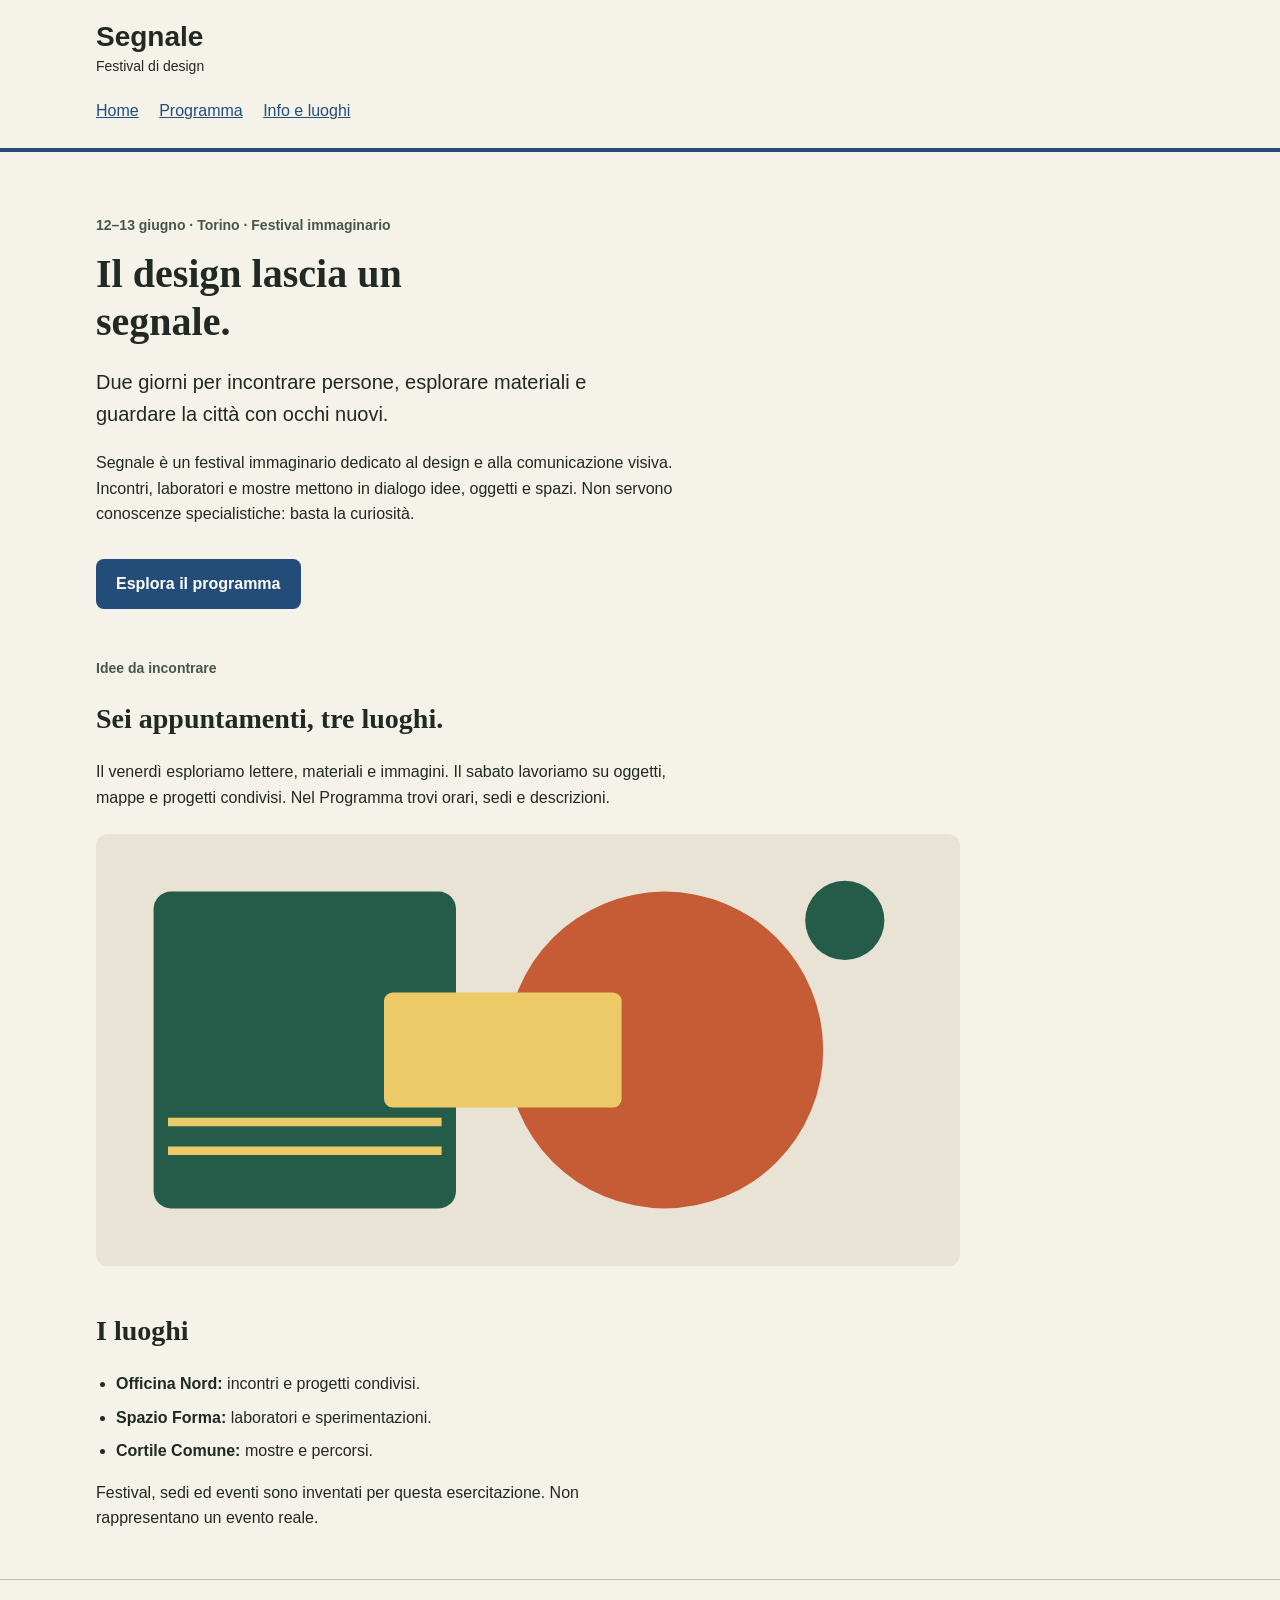
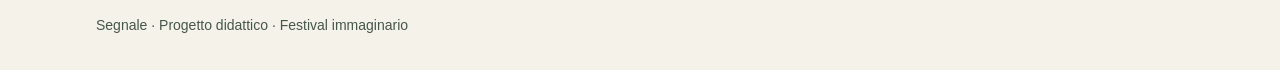
==== index.html @ f61fdfd6 "Primo commit" ====
<!doctype html>
<html lang="it">
<head>
  <meta charset="utf-8">
  <meta name="viewport" content="width=device-width, initial-scale=1">
  <title>Segnale — Festival di design</title>
  <link rel="stylesheet" href="style.css">
</head>
<body>
  <a class="skip-link" href="#contenuto">Vai al contenuto</a>
  <header class="site-header">
    <div class="container">
      <a class="brand" href="index.html">Segnale<span>Festival di design</span></a>
      <nav aria-label="Navigazione principale">
  <a href="index.html">Home</a>
  <a href="programma.html">Programma</a>
  <a href="info.html">Info e luoghi</a>
</nav>
    </div>
  </header>

  <main id="contenuto" class="container">
    <section class="intro">
      <p class="eyebrow">12–13 giugno · Torino · Festival immaginario</p>
      <h1 id="titolo-home">Il design lascia un segnale.</h1>
      <p class="lead">Due giorni per incontrare persone, esplorare materiali e guardare la città con occhi nuovi.</p>
      <p class="reading-text">Segnale è un festival immaginario dedicato al design e alla comunicazione visiva. Incontri, laboratori e mostre mettono in dialogo idee, oggetti e spazi. Non servono conoscenze specialistiche: basta la curiosità.</p>
      <a class="button-link" href="programma.html">Esplora il programma</a>
    </section>

    <section class="content-section">
      <p class="eyebrow">Idee da incontrare</p>
      <h2 id="titolo-festival">Sei appuntamenti, tre luoghi.</h2>
      <p class="reading-text">Il venerdì esploriamo lettere, materiali e immagini. Il sabato lavoriamo su oggetti, mappe e progetti condivisi. Nel Programma trovi orari, sedi e descrizioni.</p>
      <img class="festival-image" src="assets/festival.svg" alt="Composizione geometrica di cerchi e rettangoli nei colori del festival" width="1200" height="600">
    </section>

    <section class="content-section">
      <h2 id="titolo-luoghi">I luoghi</h2>
      <ul class="venues">
        <li><strong>Officina Nord:</strong> incontri e progetti condivisi.</li>
        <li><strong>Spazio Forma:</strong> laboratori e sperimentazioni.</li>
        <li><strong>Cortile Comune:</strong> mostre e percorsi.</li>
      </ul>
      <p class="reading-text">Festival, sedi ed eventi sono inventati per questa esercitazione. Non rappresentano un evento reale.</p>
    </section>
  </main>

  <footer class="site-footer"><div class="container"><p>Segnale · Progetto didattico · Festival immaginario</p></div></footer>
</body>
</html>
---- style.css ----
/* Segnale: esempio completo della consegna su Home e Programma. */

/* Valori condivisi: le regole interessate li richiamano con var(). */
:root {
  --colore-primario: #234c78;
  --colore-primario-scuro: #163454;
  --colore-sfondo: #f5f2e9;
  --colore-testo: #202923;
  --font-testo: Arial, Helvetica, sans-serif;
  --font-titoli: Georgia, "Times New Roman", serif;
}

* {
  box-sizing: border-box;
}

body {
  margin: 0;
  background: var(--colore-sfondo);
  color: var(--colore-testo);
  font-family: var(--font-testo);
  font-size: 1rem;
  line-height: 1.6;
}

a {
  color: var(--colore-primario);
}

a:hover {
  text-decoration: underline;
}

a:focus {
  outline: 3px solid var(--colore-testo);
}

.container {
  width: 92%;
  max-width: 68rem;
  margin: 0 auto;
}

.site-header {
  padding: 1.25rem 0;
  border-bottom: 4px solid var(--colore-primario);
}

.brand {
  display: inline-block;
  color: var(--colore-testo);
  font-size: 1.75rem;
  font-weight: bold;
  line-height: 1.2;
  text-decoration: none;
}

.brand span {
  display: block;
  margin-top: 0.25rem;
  font-size: 0.875rem;
  font-weight: normal;
}

nav {
  margin-top: 1rem;
}

nav a {
  display: inline-block;
  margin-right: 1rem;
  padding: 0.25rem 0;
}


.intro {
  padding: 3rem 0 1rem;
}

.eyebrow,
.event-meta {
  color: #46564b;
  font-size: 0.875rem;
  font-weight: bold;
}

h1,
h2,
h3 {
  font-family: var(--font-titoli);
  line-height: 1.2;
}

h1 {
  max-width: 18ch;
  margin: 0.75rem 0 1.25rem;
  font-size: 2.5rem;
}

h2 {
  font-size: 1.75rem;
}

h3 {
  margin: 0.5rem 0 0.75rem;
  font-size: 1.375rem;
}

.lead {
  max-width: 48ch;
  font-size: 1.25rem;
}

.reading-text {
  max-width: 65ch;
}

.button-link {
  display: inline-block;
  margin-top: 1rem;
  padding: 0.75rem 1.25rem;
  border-radius: 0.5rem;
  background: var(--colore-primario);
  color: #ffffff;
  font-weight: bold;
  text-decoration: none;
}

.button-link:hover {
  background: var(--colore-primario-scuro);
}

.content-section {
  margin: 2rem 0 3rem;
}

.festival-image {
  display: block;
  width: 100%;
  max-width: 54rem;
  height: auto;
  margin-top: 1.5rem;
  border-radius: 0.75rem;
}

.venues {
  padding-left: 1.25rem;
}

.venues li {
  margin-bottom: 0.5rem;
}

/* Disposizione di base: una colonna. */
.event-grid {
  display: grid;
  grid-template-columns: 1fr;
  gap: 2rem;
}

.event-card {
  overflow: hidden;
  border: 1px solid #b7c0b7;
  border-radius: 0.75rem;
  background: #ffffff;
}

.event-card img {
  display: block;
  width: 100%;
  height: auto;
}

.event-body {
  padding: 1.5rem;
}

.event-place {
  margin-bottom: 0;
  color: #46564b;
  font-size: 0.875rem;
}

.site-footer {
  padding: 1.25rem 0;
  border-top: 1px solid #b7c0b7;
  color: #46564b;
  font-size: 0.875rem;
}

.skip-link {
  position: absolute;
  top: -6rem;
  left: 1rem;
  padding: 0.75rem 1rem;
  background: #ffffff;
  color: var(--colore-testo);
}

.skip-link:focus {
  top: 1rem;
}

/* Da 600 px: due colonne. */
@media (min-width: 600px) {
  .event-grid {
    grid-template-columns: repeat(2, 1fr);
  }
}

/* Da 1024 px: tre colonne. Questa regola segue quella da 600 px. */
@media (min-width: 1024px) {
  .event-grid {
    grid-template-columns: repeat(3, 1fr);
  }
}

/* Stili per la pagina Info e luoghi */
#galleria-sedi {
  width: 100%;
  max-width: 54rem;
  margin-inline: auto;
}

#galleria-sedi .swiper-slide {
  margin: 0;
}

#galleria-sedi img {
  display: block;
  width: 100%;
  max-height: 32rem;
  object-fit: contain;
  background: #ffffff;
}

#galleria-sedi figcaption {
  padding: 1rem 0;
  line-height: 1.6;
}

.galleria-comandi {
  display: flex;
  flex-wrap: wrap;
  justify-content: center;
  gap: 1rem;
  margin: 1rem 0 2rem;
}

.galleria-comandi button {
  min-height: 44px;
  padding: 0.75rem 1rem;
  border: 2px solid var(--colore-primario-scuro);
  border-radius: 0.5rem;
  color: #ffffff;
  background: var(--colore-primario-scuro);
  font: inherit;
  cursor: pointer;
}

.galleria-comandi button:hover {
  background: var(--colore-primario);
}

.galleria-comandi button:focus-visible,
a:focus-visible {
  outline: 3px solid var(--colore-testo);
  outline-offset: 3px;
}

.mappa-contenitore {
  width: 100%;
}

.mappa-contenitore iframe {
  display: block;
  width: 100%;
  height: 450px;
  border: 0;
}

.indirizzi-sedi {
  padding-left: 1.25rem;
}

.indirizzi-sedi li {
  margin-bottom: 1rem;
}

@media (max-width: 599px) {
  .mappa-contenitore iframe {
    height: 350px;
  }
}
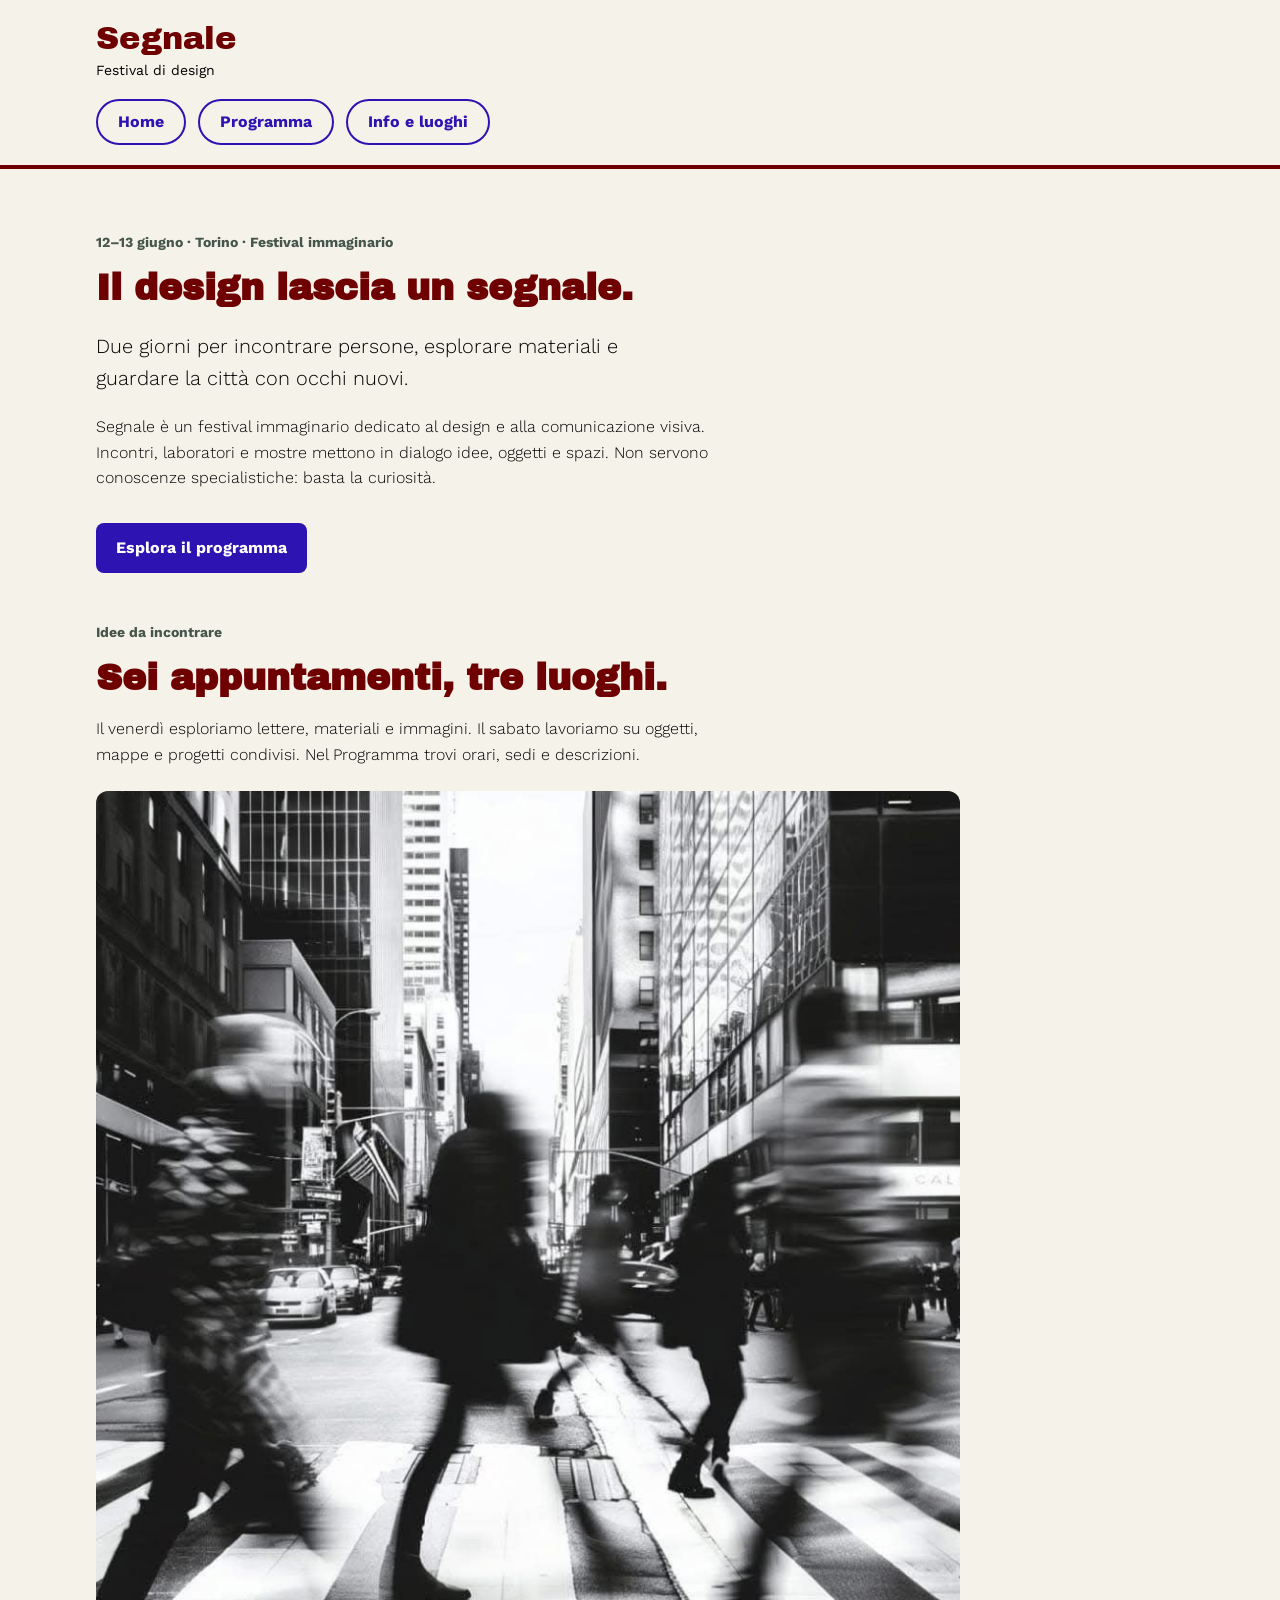
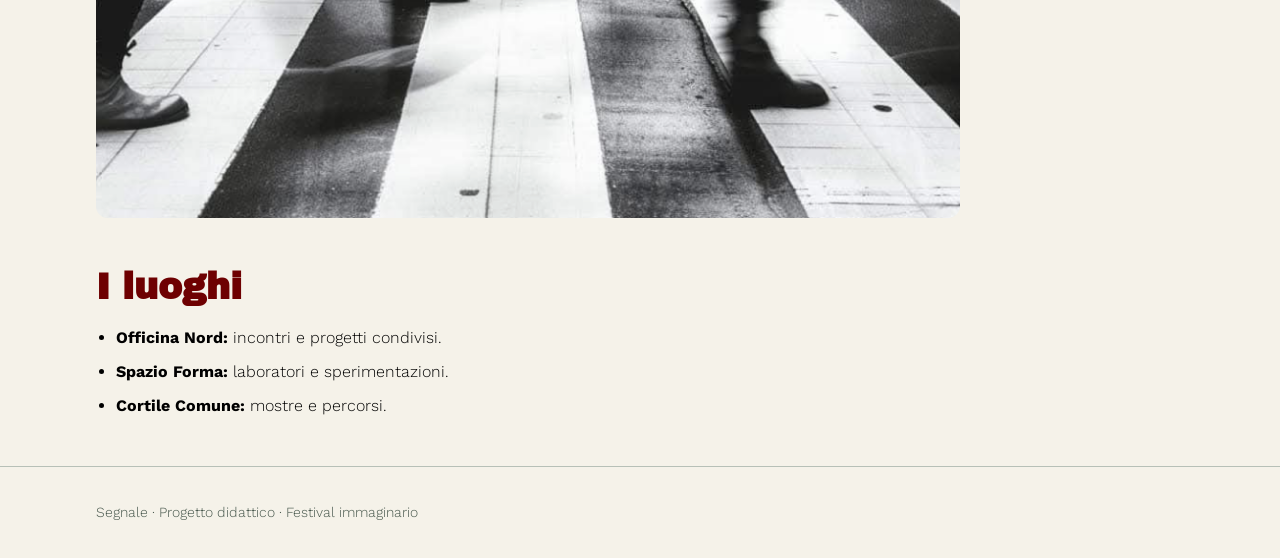
==== commit 1d058a63: "modifiche consegna 4" ====
--- a/index.html
+++ b/index.html
@@ -32,7 +32,7 @@
       <p class="eyebrow">Idee da incontrare</p>
       <h2 id="titolo-festival">Sei appuntamenti, tre luoghi.</h2>
       <p class="reading-text">Il venerdì esploriamo lettere, materiali e immagini. Il sabato lavoriamo su oggetti, mappe e progetti condivisi. Nel Programma trovi orari, sedi e descrizioni.</p>
-      <img class="festival-image" src="assets/festival.svg" alt="Composizione geometrica di cerchi e rettangoli nei colori del festival" width="1200" height="600">
+      <img class="festival-image" src="assets/nuova-immagine1.png" alt="Composizione geometrica di cerchi e rettangoli nei colori del festival" width="1200" height="600">
     </section>
 
     <section class="content-section">
@@ -42,7 +42,7 @@
         <li><strong>Spazio Forma:</strong> laboratori e sperimentazioni.</li>
         <li><strong>Cortile Comune:</strong> mostre e percorsi.</li>
       </ul>
-      <p class="reading-text">Festival, sedi ed eventi sono inventati per questa esercitazione. Non rappresentano un evento reale.</p>
+      <p class="reading-text"></p>
     </section>
   </main>
 
--- a/style.css
+++ b/style.css
@@ -1,13 +1,15 @@
-/* Segnale: esempio completo della consegna su Home e Programma. */
-
-/* Valori condivisi: le regole interessate li richiamano con var(). */
+/* Segnale: foglio di stile completo e aggiornato */
+
+@import url('https://fonts.googleapis.com/css2?family=Archivo+Black&family=Work+Sans:wght@300;400;700&display=swap');
+
 :root {
-  --colore-primario: #234c78;
-  --colore-primario-scuro: #163454;
+  --colore-bottoni: #2D13B2;
+  --colore-bottoni-scuro: #1c0a72;
+  --colore-titoli: #6E0001;
   --colore-sfondo: #f5f2e9;
-  --colore-testo: #202923;
-  --font-testo: Arial, Helvetica, sans-serif;
-  --font-titoli: Georgia, "Times New Roman", serif;
+  --colore-testo: #000000;
+  --font-testo: 'Work Sans', sans-serif;
+  --font-titoli: 'Archivo Black', sans-serif;
 }
 
 * {
@@ -19,12 +21,13 @@
   background: var(--colore-sfondo);
   color: var(--colore-testo);
   font-family: var(--font-testo);
+  font-weight: 300;
   font-size: 1rem;
   line-height: 1.6;
 }
 
 a {
-  color: var(--colore-primario);
+  color: var(--colore-bottoni);
 }
 
 a:hover {
@@ -43,14 +46,14 @@
 
 .site-header {
   padding: 1.25rem 0;
-  border-bottom: 4px solid var(--colore-primario);
+  border-bottom: 4px solid #6E0001;
 }
 
 .brand {
   display: inline-block;
-  color: var(--colore-testo);
-  font-size: 1.75rem;
-  font-weight: bold;
+  color: var(--colore-titoli);
+  font-family: var(--font-titoli);
+  font-size: 2rem;
   line-height: 1.2;
   text-decoration: none;
 }
@@ -60,18 +63,35 @@
   margin-top: 0.25rem;
   font-size: 0.875rem;
   font-weight: normal;
-}
-
+  font-family: var(--font-testo);
+  color: var(--colore-testo);
+}
+
+/* Navigazione con riquadri arrotondati, bordo blu e sfondo coordinato */
 nav {
   margin-top: 1rem;
+  display: flex;
+  flex-wrap: wrap;
+  gap: 0.75rem;
 }
 
 nav a {
   display: inline-block;
-  margin-right: 1rem;
-  padding: 0.25rem 0;
-}
-
+  padding: 0.5rem 1.25rem;
+  border: 2px solid var(--colore-bottoni);
+  border-radius: 2rem; /* Riquadro arrotondato a pillola */
+  background: var(--colore-sfondo); /* Sfondo uguale a quello del sito */
+  color: var(--colore-bottoni); /* Testo dello stesso colore blu del bordo */
+  font-weight: 700;
+  text-decoration: none;
+  transition: background 0.2s ease, color 0.2s ease;
+}
+
+nav a:hover {
+  background: var(--colore-bottoni);
+  color: #ffffff; /* Inverte i colori leggermente al passaggio del mouse per un bell'effetto */
+  text-decoration: none;
+}
 
 .intro {
   padding: 3rem 0 1rem;
@@ -81,29 +101,18 @@
 .event-meta {
   color: #46564b;
   font-size: 0.875rem;
-  font-weight: bold;
+  font-weight: 700;
 }
 
 h1,
 h2,
 h3 {
   font-family: var(--font-titoli);
+  color: var(--colore-titoli);
+  font-size: 2.25rem;
   line-height: 1.2;
-}
-
-h1 {
-  max-width: 18ch;
-  margin: 0.75rem 0 1.25rem;
-  font-size: 2.5rem;
-}
-
-h2 {
-  font-size: 1.75rem;
-}
-
-h3 {
-  margin: 0.5rem 0 0.75rem;
-  font-size: 1.375rem;
+  margin-top: 0.75rem;
+  margin-bottom: 1rem;
 }
 
 .lead {
@@ -120,14 +129,14 @@
   margin-top: 1rem;
   padding: 0.75rem 1.25rem;
   border-radius: 0.5rem;
-  background: var(--colore-primario);
+  background: #2D13B2;
   color: #ffffff;
-  font-weight: bold;
+  font-weight: 700;
   text-decoration: none;
 }
 
 .button-link:hover {
-  background: var(--colore-primario-scuro);
+  background: var(--colore-bottoni-scuro);
 }
 
 .content-section {
@@ -151,7 +160,6 @@
   margin-bottom: 0.5rem;
 }
 
-/* Disposizione di base: una colonna. */
 .event-grid {
   display: grid;
   grid-template-columns: 1fr;
@@ -162,13 +170,14 @@
   overflow: hidden;
   border: 1px solid #b7c0b7;
   border-radius: 0.75rem;
-  background: #ffffff;
+  background: var(--colore-sfondo);
 }
 
 .event-card img {
   display: block;
   width: 100%;
-  height: auto;
+  height: 220px;
+  object-fit: cover;
 }
 
 .event-body {
@@ -179,6 +188,7 @@
   margin-bottom: 0;
   color: #46564b;
   font-size: 0.875rem;
+  font-weight: 700;
 }
 
 .site-footer {
@@ -201,25 +211,24 @@
   top: 1rem;
 }
 
-/* Da 600 px: due colonne. */
 @media (min-width: 600px) {
   .event-grid {
     grid-template-columns: repeat(2, 1fr);
   }
 }
 
-/* Da 1024 px: tre colonne. Questa regola segue quella da 600 px. */
 @media (min-width: 1024px) {
   .event-grid {
     grid-template-columns: repeat(3, 1fr);
   }
 }
 
-/* Stili per la pagina Info e luoghi */
+/* Stili per la pagina Info e luoghi e galleria con bottoni sovrapposti */
 #galleria-sedi {
   width: 100%;
   max-width: 54rem;
   margin-inline: auto;
+  position: relative;
 }
 
 #galleria-sedi .swiper-slide {
@@ -240,26 +249,41 @@
 }
 
 .galleria-comandi {
+  position: absolute;
+  top: 40%;
+  left: 0;
+  right: 0;
   display: flex;
-  flex-wrap: wrap;
-  justify-content: center;
-  gap: 1rem;
-  margin: 1rem 0 2rem;
+  justify-content: space-between;
+  padding: 0 1rem;
+  transform: translateY(-50%);
+  pointer-events: none;
+  z-index: 10;
 }
 
 .galleria-comandi button {
-  min-height: 44px;
-  padding: 0.75rem 1rem;
-  border: 2px solid var(--colore-primario-scuro);
-  border-radius: 0.5rem;
+  pointer-events: auto;
+  min-width: 48px;
+  min-height: 48px;
+  padding: 0;
+  border: 2px solid var(--colore-bottoni-scuro);
+  border-radius: 50%;
   color: #ffffff;
-  background: var(--colore-primario-scuro);
-  font: inherit;
+  background: #2D13B2;
+  font-size: 1.5rem;
+  font-weight: bold;
+  line-height: 1;
+  display: grid;
+  place-content: center;
   cursor: pointer;
+  box-shadow: 0 4px 10px rgba(0, 0, 0, 0.3);
+  opacity: 0.75;
+  transition: opacity 0.3s ease, background 0.3s ease;
 }
 
 .galleria-comandi button:hover {
-  background: var(--colore-primario);
+  background: var(--colore-bottoni-scuro);
+  opacity: 1;
 }
 
 .galleria-comandi button:focus-visible,
@@ -280,15 +304,27 @@
 }
 
 .indirizzi-sedi {
-  padding-left: 1.25rem;
+  list-style: none;
+  padding-left: 0;
+  display: flex;
+  flex-direction: column;
+  gap: 1rem;
+  margin-top: 1.5rem;
 }
 
 .indirizzi-sedi li {
-  margin-bottom: 1rem;
+  padding: 1.25rem;
+  border: 3px solid #6E0001;
+  border-radius: 1rem;
+  background: var(--colore-sfondo);
+}
+
+.indirizzi-sedi strong {
+  color: #6E0001;
 }
 
 @media (max-width: 599px) {
   .mappa-contenitore iframe {
     height: 350px;
   }
-}+}
